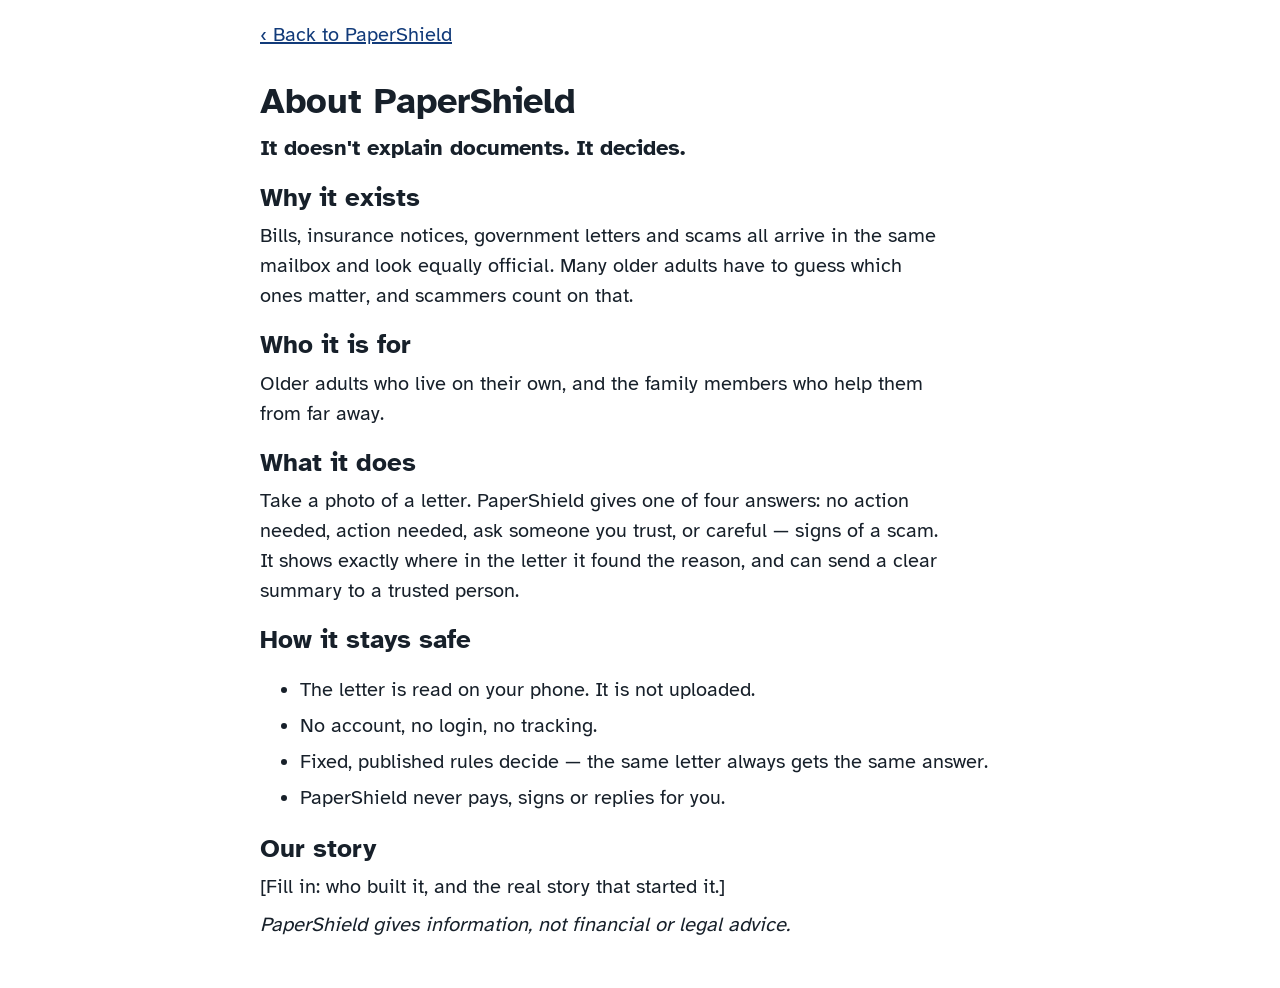
==== about.html @ 8ead5764 "First version of PaperShield" ====
<!doctype html><html lang="en"><head><meta charset="utf-8"><meta name="viewport" content="width=device-width, initial-scale=1, viewport-fit=cover"><meta http-equiv="Content-Security-Policy" content="default-src 'self'; img-src 'self' data:; style-src 'self'; font-src 'self'; object-src 'none'; base-uri 'none'; form-action 'none'"><meta name="referrer" content="no-referrer"><link rel="stylesheet" href="css/app.css"><link rel="icon" href="assets/icon.svg"><title>PaperShield — About</title></head><body><main class="doc">
<a class="back-link" href="index.html">‹ Back to PaperShield</a>
<h1>About PaperShield</h1>
<p class="lead"><strong>It doesn't explain documents. It decides.</strong></p>
<h2>Why it exists</h2>
<p>Bills, insurance notices, government letters and scams all arrive in the same mailbox and look equally official. Many older adults have to guess which ones matter, and scammers count on that.</p>
<h2>Who it is for</h2>
<p>Older adults who live on their own, and the family members who help them from far away.</p>
<h2>What it does</h2>
<p>Take a photo of a letter. PaperShield gives one of four answers: no action needed, action needed, ask someone you trust, or careful — signs of a scam. It shows exactly where in the letter it found the reason, and can send a clear summary to a trusted person.</p>
<h2>How it stays safe</h2>
<ul><li>The letter is read on your phone. It is not uploaded.</li><li>No account, no login, no tracking.</li><li>Fixed, published rules decide — the same letter always gets the same answer.</li><li>PaperShield never pays, signs or replies for you.</li></ul>
<h2>Our story</h2>
<p>[Fill in: who built it, and the real story that started it.]</p>
<p><em>PaperShield gives information, not financial or legal advice.</em></p>
</main></body></html>
---- css/app.css ----
/* PaperShield — one typeface (Atkinson Hyperlegible, made for low vision), postal navy, outcome shown as a stamp. */
@font-face { font-family: 'Atkinson'; src: url('../vendor/fonts/atkinson-hyperlegible-latin-400-normal.woff2') format('woff2'); font-weight: 400; font-display: swap; }
@font-face { font-family: 'Atkinson'; src: url('../vendor/fonts/atkinson-hyperlegible-latin-700-normal.woff2') format('woff2'); font-weight: 700; font-display: swap; }

:root {
  --paper: #ffffff; --ink: #17202a; --muted: #4a5563; --line: #c9d2de; --panel: #eef3fb;
  --brand: #123b7a; --brand-ink: #ffffff; --focus: #1f6fff;
  --o-none: #15703f; --o-action: #8f5300; --o-help: #5b3a9e; --o-scam: #b42318; --o-cantRead: #4a5563; --o-notSure: #5b3a9e;
  --base: 20px; --radius-btn: 14px; --tap: 56px; --bright: 1;
  color-scheme: light dark;
}
@media (prefers-color-scheme: dark) {
  body[data-theme="system"] { --paper: #0f1720; --ink: #eef2f7; --muted: #b6c0cc; --line: #34404e; --panel: #182433; --brand: #8fb4ff; --brand-ink: #0b1220;
    --o-none: #5fd29a; --o-action: #f2b35a; --o-help: #c4a8ff; --o-scam: #ff8a7f; --o-cantRead: #b6c0cc; --o-notSure: #c4a8ff; }
}
body[data-theme="dark"] { --paper: #0f1720; --ink: #eef2f7; --muted: #b6c0cc; --line: #34404e; --panel: #182433; --brand: #8fb4ff; --brand-ink: #0b1220;
  --o-none: #5fd29a; --o-action: #f2b35a; --o-help: #c4a8ff; --o-scam: #ff8a7f; --o-cantRead: #b6c0cc; --o-notSure: #c4a8ff; }
body[data-theme="light"] { color-scheme: light; }

/* ACC-02 profiles */
body[data-profile="large"] { --base: 24px; --tap: 64px; }
body[data-profile="lowvision"] { --base: 28px; --tap: 72px; --muted: var(--ink); --line: var(--ink); }
body[data-profile="contrast"] { --paper: #ffffff; --ink: #000000; --muted: #000000; --line: #000000; --panel: #ffffff; --brand: #000000; --brand-ink: #ffffff;
  --o-none: #005a1f; --o-action: #6b3c00; --o-help: #3d1f7a; --o-scam: #9a0000; }
body[data-profile="colorblind"] { --o-none: #0b5cad; --o-action: #b35a00; --o-help: #6a3d9a; --o-scam: #000000; }
body[data-profile="hearing"] { --base: 21px; }
body.invert { filter: invert(1) hue-rotate(180deg) brightness(var(--bright)); }
body:not(.invert) { filter: brightness(var(--bright)); }

* { box-sizing: border-box; }
html { font-size: var(--base); -webkit-text-size-adjust: 100%; height: 100%; scroll-padding-top: env(safe-area-inset-top, 0px); }
@supports (font: -apple-system-body) { html { font: -apple-system-body; font-size: max(var(--base), 1em); } } /* ACC-15 dynamic type on iOS */
:root { padding-top: env(safe-area-inset-top, 0px); padding-bottom: env(safe-area-inset-bottom, 0px); }
body { margin: 0; background: var(--paper); color: var(--ink); font-family: 'Atkinson', 'Atkinson Hyperlegible', Verdana, Tahoma, sans-serif; line-height: 1.5; min-height: 100%; }
main { max-width: 40rem; margin: 0 auto; padding: 0.75rem 1rem 9rem; }
body:not(.one-hand) main { padding-bottom: 2rem; }
h1, h2, h3, h4 { line-height: 1.2; margin: 0.9rem 0 0.4rem; }
h1 { font-size: 1.6rem; } h2 { font-size: 1.3rem; } h3 { font-size: 1.1rem; } h4 { font-size: 1rem; }
p { margin: 0.4rem 0; max-width: 34em; }
a { color: var(--brand); }
.sr { position: absolute; width: 1px; height: 1px; overflow: hidden; clip: rect(0 0 0 0); white-space: nowrap; }
:focus-visible { outline: 4px solid var(--focus); outline-offset: 3px; border-radius: 6px; }
[tabindex="-1"]:focus { outline: none; }
.muted { color: var(--muted); }
.lead { font-size: 1.1rem; }

/* buttons */
.btn { display: inline-flex; align-items: center; justify-content: center; gap: 0.4rem; min-height: var(--tap); padding: 0.5rem 1.1rem; font: inherit; font-weight: 700;
  color: var(--ink); background: var(--paper); border: 2px solid var(--ink); border-radius: var(--radius-btn); cursor: pointer; text-decoration: none; text-align: center; }
.btn.primary { background: var(--brand); color: var(--brand-ink); border-color: var(--brand); }
.btn.ghost { border-color: var(--line); }
.btn.small { min-height: 44px; padding: 0.3rem 0.8rem; font-size: 0.9rem; }
.btn.big { width: 100%; min-height: calc(var(--tap) + 8px); font-size: 1.1rem; }
.btn.danger { border-color: var(--o-scam); color: var(--o-scam); }
.btn[aria-pressed="true"] { background: var(--panel); outline: 3px solid var(--brand); }
.btn:disabled { opacity: 0.45; }
.link { background: none; border: 0; color: var(--brand); font: inherit; text-decoration: underline; padding: 0.6rem 0.3rem; min-height: 44px; cursor: pointer; }
.row { display: flex; gap: 0.6rem; align-items: center; } .row.wrap { flex-wrap: wrap; } .row > .btn { flex: 1 1 auto; }
.stack { display: flex; flex-direction: column; gap: 0.6rem; margin: 0.8rem 0; list-style: none; padding: 0; }
.grid2 { display: grid; grid-template-columns: 1fr 1fr; gap: 0.6rem; }
.chips { display: flex; flex-wrap: wrap; gap: 0.5rem; }
.chip { font: inherit; font-size: 0.95rem; min-height: 48px; padding: 0.3rem 0.9rem; border: 2px solid var(--line); border-radius: 999px; background: var(--panel); color: var(--ink); cursor: pointer; }
.chip.ev { border-color: var(--brand); }

/* header */
.bar { display: flex; align-items: center; gap: 0.6rem; border-bottom: 2px solid var(--line); padding-bottom: 0.4rem; position: sticky; top: env(safe-area-inset-top, 0px); background: var(--paper); z-index: 5; }
.bar-title { font-size: 1.15rem; margin: 0.4rem 0; flex: 1; }
.back { min-height: 48px; padding: 0.2rem 0.7rem; }
.home-head { display: flex; justify-content: space-between; align-items: center; }
.brand { display: flex; align-items: center; gap: 0.5rem; font-weight: 700; font-size: 1.1rem; }
.shield-mark { width: 4.5rem; height: 5.2rem; background: var(--brand); clip-path: path('M36 0 L72 12 V44 C72 68 52 82 36 90 C20 82 0 68 0 44 V12 Z'); }
.shield-mark.small { width: 1.6rem; height: 1.9rem; clip-path: polygon(50% 0, 100% 14%, 100% 50%, 50% 100%, 0 50%, 0 14%); }
.greet { font-size: 1.9rem; margin-top: 1.2rem; }

/* home */
.today { border-left: 6px solid var(--brand); padding: 0.2rem 0 0.2rem 0.9rem; margin: 0.6rem 0 1rem; }
.today-list { list-style: none; padding: 0; margin: 0; }
.today-item { display: grid; grid-template-columns: 2rem 1fr auto; gap: 0.6rem; align-items: center; padding: 0.6rem 0; border-bottom: 1px solid var(--line); }
.today-item p { margin: 0; }
.b-icon { font-size: 1.4rem; }
.encourage { font-weight: 700; color: var(--o-none); }
.panic { width: 100%; text-align: left; font: inherit; font-weight: 700; color: var(--o-scam); background: var(--paper); border: 2px dashed var(--o-scam); border-radius: var(--radius-btn); min-height: var(--tap); padding: 0.7rem 1rem; cursor: pointer; }
.small-h { font-size: 1rem; color: var(--muted); }
.links { display: flex; flex-wrap: wrap; gap: 0.2rem 0.8rem; margin: 1rem 0; }
.dock { margin-top: 1.2rem; }
body.one-hand .dock { position: fixed; left: 0; right: 0; bottom: 0; padding: 0.7rem 1rem calc(0.7rem + env(safe-area-inset-bottom, 0px)); background: var(--paper); border-top: 2px solid var(--line); z-index: 6; }
body.one-hand .dock > * { max-width: 40rem; margin-left: auto; margin-right: auto; }
.camera-btn { display: grid; grid-template-columns: auto 1fr; grid-template-rows: auto auto; column-gap: 1rem; align-items: center; width: 100%; min-height: 6.5rem; padding: 0.8rem 1.2rem;
  background: var(--brand); color: var(--brand-ink); border: 0; border-radius: 22px; font: inherit; text-align: left; cursor: pointer; }
.cam-lens { grid-row: 1 / span 2; width: 3.6rem; height: 3.6rem; border-radius: 50%; border: 6px solid var(--brand-ink); box-shadow: inset 0 0 0 6px var(--brand); background: var(--brand-ink); }
.cam-label { font-size: 1.45rem; font-weight: 700; } .cam-sub { font-size: 0.95rem; opacity: 0.9; }
.dock-row { display: flex; gap: 0.5rem; margin-top: 0.5rem; } .dock-row > * { flex: 1; font-size: 0.9rem; }
.file { position: relative; }

/* onboarding */
.onboard { padding-top: 1rem; } .onboard .shield-mark { margin: 1rem 0; }
.field { display: flex; flex-direction: column; gap: 0.3rem; margin: 0.8rem 0; font-weight: 700; }
input[type=text], input[type=tel], input[type=number], select { font: inherit; font-weight: 400; min-height: var(--tap); padding: 0.4rem 0.7rem; border: 2px solid var(--ink); border-radius: 10px; background: var(--paper); color: var(--ink); }
input[type=range] { width: 100%; min-height: 44px; }
.check, .radio { display: flex; align-items: center; gap: 0.6rem; min-height: 48px; }
.check input, .radio input { width: 1.6rem; height: 1.6rem; accent-color: var(--brand); }
fieldset { border: 2px solid var(--line); border-radius: 12px; margin: 0.8rem 0; }
.yesno { margin: 0.8rem 0; } .yesno .q { font-weight: 700; }

/* camera */
.cam-wrap { position: relative; background: #000; border-radius: 16px; overflow: hidden; margin-top: 0.6rem; }
.cam-video { width: 100%; display: block; max-height: 62vh; object-fit: cover; }
.frame { position: absolute; inset: 6%; border: 4px dashed rgba(255,255,255,0.85); border-radius: 12px; }
.cam-hint { position: absolute; left: 0; right: 0; bottom: 0; margin: 0; max-width: none; padding: 0.8rem; background: rgba(0,0,0,0.75); color: #fff; font-size: 1.2rem; font-weight: 700; text-align: center; }
.cam-controls { display: grid; grid-template-columns: 1fr auto 1fr; align-items: center; gap: 0.6rem; margin-top: 0.8rem; }
.shutter { width: 5rem; height: 5rem; border-radius: 50%; border: 6px solid var(--brand); background: var(--paper); cursor: pointer; }
.pagecount { font-weight: 700; }
.crop-wrap { overflow: auto; } .crop-canvas { touch-action: none; display: block; max-width: 100%; }
.thumbs { display: flex; gap: 0.5rem; overflow-x: auto; margin: 0.8rem 0; } .thumbs img { height: 9rem; border: 2px solid var(--line); border-radius: 8px; }
.sticky-actions { position: sticky; bottom: 0; background: var(--paper); padding: 0.6rem 0; }

/* progress */
.progress { text-align: left; padding-top: 2rem; }
.spinner { width: 3.5rem; height: 3.5rem; border-radius: 50%; border: 6px solid var(--line); border-top-color: var(--brand); animation: spin 1s linear infinite; }
@keyframes spin { to { transform: rotate(360deg); } }
.progress-steps { font-size: 1.1rem; } .progress-steps li.done { color: var(--o-none); font-weight: 700; }

/* RESULT — the stamp is the one bold element */
.sample-badge { display: inline-block; margin-top: 0.6rem; padding: 0.2rem 0.7rem; border: 2px dashed var(--muted); border-radius: 8px; font-weight: 700; color: var(--muted); }
.outcome { --c: var(--o-none); display: grid; grid-template-columns: auto 1fr; align-items: center; column-gap: 0.9rem; margin: 1rem 0.2rem 0.4rem;
  padding: 0.9rem 1.1rem; border: 5px double var(--c); border-radius: 10px; color: var(--c); transform: rotate(-1.2deg); animation: stamp 0.35s ease-out both; }
.o-icon { grid-row: 1 / span 2; display: grid; place-items: center; width: 3.4rem; height: 3.4rem; border-radius: 50%; background: var(--c); color: var(--paper); font-size: 1.9rem; font-weight: 700; }
.o-word { font-size: 1.55rem; font-weight: 700; letter-spacing: 0.01em; }
.o-band { font-weight: 700; color: var(--ink); }
.o-none { --c: var(--o-none); } .o-action { --c: var(--o-action); } .o-help { --c: var(--o-help); } .o-scam { --c: var(--o-scam); } .o-cantRead { --c: var(--o-cantRead); } .o-notSure { --c: var(--o-notSure); }
@keyframes stamp { from { transform: rotate(-6deg) scale(1.15); opacity: 0; } to { transform: rotate(-1.2deg) scale(1); opacity: 1; } }
@media (prefers-reduced-motion: reduce) { .outcome, .spinner { animation: none; } * { scroll-behavior: auto !important; } }
.opening { font-size: 1.1rem; }
.headline { font-size: 1.85rem; margin: 0.6rem 0 0.8rem; }
.scam-count { font-size: 1.2rem; font-weight: 700; color: var(--o-scam); }
.verify, .notsure { border-left: 5px solid var(--o-help); padding-left: 0.8rem; }
.ignore { font-size: 1.05rem; }
.playback, .steps-card, .why, .notread, .belongs, .grounded, .understand, .actions, .teach, .dont, .four, .reminder, .type-confirm, .card {
  margin: 1rem 0; padding: 0.9rem 1rem; border: 2px solid var(--line); border-radius: 14px; }
.playback { background: var(--panel); border-color: var(--panel); } .playback .row { margin: 0.3rem 0; }
.ask-rest { display: flex; gap: 0.5rem; align-items: center; font-weight: 700; }
.dont { border-color: var(--o-scam); } .dont ul { list-style: none; padding: 0; font-weight: 700; } .dont li { padding: 0.25rem 0; }
.teach { border-style: dashed; }
.steps-card ol { font-size: 1.1rem; padding-left: 1.4rem; } .steps-card li { margin: 0.35rem 0; }
.four { padding: 0; } .q { border-bottom: 2px solid var(--line); } .q:last-child { border-bottom: 0; }
.q > summary { cursor: pointer; font-weight: 700; font-size: 1.15rem; padding: 0.8rem 1rem; min-height: var(--tap); list-style-position: inside; }
.q > :not(summary) { padding: 0 1rem 0.8rem; }
.why ul { padding-left: 1.2rem; } .checks { list-style: none; padding: 0; } .checks .found { color: var(--o-scam); font-weight: 700; }
.conf { display: grid; grid-template-columns: auto 1fr; gap: 0.3rem 1rem; } .conf dt { font-weight: 700; } .conf dd { margin: 0; }
.c-clear { color: var(--o-none); } .c-review { color: var(--o-action); font-weight: 700; } .c-cantTell { color: var(--o-scam); font-weight: 700; } .c-none { color: var(--muted); }
.answer, .level-out { font-size: 1.15rem; font-weight: 700; margin-top: 0.6rem; } .level-label { color: var(--muted); font-size: 0.95rem; }
.timeline { padding: 0.4rem 0; } .tl-line { height: 14px; background: var(--panel); border-radius: 7px; overflow: hidden; border: 2px solid var(--line); }
.tl-fill { display: block; height: 100%; background: var(--brand); } .timeline.band-overdue .tl-fill, .timeline.band-urgent .tl-fill { background: var(--o-scam); }
.tl-labels { display: flex; justify-content: space-between; font-size: 0.9rem; font-weight: 700; margin-top: 0.3rem; gap: 0.5rem; }
.trusted-row { display: flex; flex-wrap: wrap; gap: 0.5rem; margin: 0.6rem 0; }
.disclaimer { font-weight: 700; border-top: 2px solid var(--line); padding-top: 0.8rem; margin-top: 1.2rem; }
.privacy-note { font-size: 0.95rem; color: var(--muted); }
.side { display: grid; gap: 1rem; } @media (min-width: 720px) { .side { grid-template-columns: 1fr 1fr; } }
.orig-text { font-family: Georgia, 'Times New Roman', serif; font-size: 0.95rem; line-height: 1.6; background: var(--panel); padding: 0.6rem 0.8rem; border-radius: 10px; max-height: 24rem; overflow: auto; }
.orig-text p { margin: 0.1rem 0; }
.gloss { font: inherit; background: none; border: 0; padding: 0; color: var(--brand); text-decoration: underline dotted 2px; cursor: pointer; }
.definition { font-weight: 700; }
.fix-list li { margin: 0.4rem 0; font-size: 1.1rem; }
.type-line { font-weight: 700; color: var(--o-scam); }
.pill { display: inline-block; padding: 0.15rem 0.6rem; border-radius: 999px; border: 2px solid var(--c); color: var(--c); font-weight: 700; white-space: nowrap; }
.band-overdue { color: var(--o-scam); }

/* evidence */
.ev-wrap { position: relative; overflow: auto; max-height: 70vh; border: 2px solid var(--line); border-radius: 12px; margin-top: 0.6rem; }
.ev-canvas { display: block; touch-action: none; max-width: 100%; }
.lens { position: absolute; width: 260px; height: 120px; border: 4px solid var(--brand); border-radius: 14px; box-shadow: 0 6px 18px rgba(0,0,0,0.35); pointer-events: none; background: #fff; }
.ev-list { list-style: none; padding: 0; } .ev-item { display: flex; gap: 0.6rem; align-items: center; width: 100%; text-align: left; font: inherit; padding: 0.6rem; min-height: var(--tap); border: 2px solid var(--line); border-radius: 10px; background: var(--paper); color: var(--ink); margin: 0.3rem 0; cursor: pointer; }
.ev-dot { flex: none; width: 1rem; height: 1rem; border-radius: 50%; }

/* panic */
.panic-screen .huge { font-size: 2.6rem; font-weight: 700; color: var(--o-scam); }

/* tables, glossary */
.scroll-x { overflow-x: auto; } .rules { border-collapse: collapse; width: 100%; } .rules td { border-bottom: 1px solid var(--line); padding: 0.5rem; vertical-align: top; }
.gloss-list dt { font-weight: 700; margin-top: 0.6rem; } .gloss-list dd { margin: 0 0 0.4rem; }
.diagram { width: 100%; height: auto; margin-top: 0.6rem; }
.person { display: flex; justify-content: space-between; gap: 0.5rem; align-items: center; border-bottom: 1px solid var(--line); }

/* dialog, toast, flash */
.dialog { border: 3px solid var(--ink); border-radius: 16px; padding: 1.2rem; max-width: min(34rem, 92vw); background: var(--paper); color: var(--ink); }
.dialog::backdrop { background: rgba(0,0,0,0.55); }
.dlg-msg { font-size: 1.15rem; font-weight: 700; }
.preview { white-space: pre-wrap; font-family: inherit; font-size: 0.9rem; background: var(--panel); padding: 0.7rem; border-radius: 10px; max-height: 40vh; overflow: auto; }
#toast { position: fixed; left: 1rem; right: 1rem; bottom: calc(10rem + env(safe-area-inset-bottom, 0px)); max-width: 36rem; margin: 0 auto; display: flex; gap: 0.8rem; align-items: center; justify-content: space-between;
  padding: 0.8rem 1rem; background: var(--ink); color: var(--paper); border-radius: 12px; font-weight: 700; z-index: 20; }
#toast .btn { background: var(--paper); }
#toast[hidden] { display: none; }
.flash { position: fixed; inset: 0; z-index: 50; pointer-events: none; animation: flash 0.9s ease-out; }
.flash.scam { background: var(--o-scam); } .flash.due { background: var(--o-action); }
@keyframes flash { 0%, 40% { opacity: 0.7; } 100% { opacity: 0; } }
#print { display: none; }

@media print { /* ACC-19 large print */
  body * { visibility: hidden; } #print, #print * { visibility: visible; }
  #print { display: block; position: absolute; inset: 0; font-size: 28pt; line-height: 1.4; color: #000; filter: none; }
  #print h1 { font-size: 40pt; } #print .p-head { font-size: 34pt; font-weight: 700; }
}

/* static pages */
.doc { max-width: 40rem; margin: 0 auto; padding: 1rem 1rem 3rem; }
.doc h1 { font-size: 1.8rem; } .doc li { margin: 0.3rem 0; } .doc .back-link { display: inline-block; margin-bottom: 0.6rem; }
.doc table { border-collapse: collapse; width: 100%; } .doc td, .doc th { border-bottom: 1px solid var(--line); padding: 0.4rem; text-align: left; vertical-align: top; }

/* landing (DEM-06) */
.land section { margin: 2.2rem 0; }
.land .hero h1 { font-size: 2.3rem; margin-top: 1.4rem; }
.ba { display: grid; gap: 1rem; } @media (min-width: 720px) { .ba { grid-template-columns: 1fr 1fr; } }
.ba figure { margin: 0; } .ba figcaption { font-weight: 700; margin-bottom: 0.4rem; }
.dense { font-family: Georgia, serif; font-size: 0.72rem; line-height: 1.25; text-align: justify; background: var(--panel); padding: 0.8rem; border-radius: 10px; color: var(--muted); }
.story { counter-reset: s; list-style: none; padding: 0; } .story li { counter-increment: s; padding: 0.6rem 0 0.6rem 3rem; position: relative; border-bottom: 1px solid var(--line); }
.story li::before { content: counter(s); position: absolute; left: 0; top: 0.5rem; width: 2.2rem; height: 2.2rem; border-radius: 50%; background: var(--brand); color: var(--brand-ink); display: grid; place-items: center; font-weight: 700; }
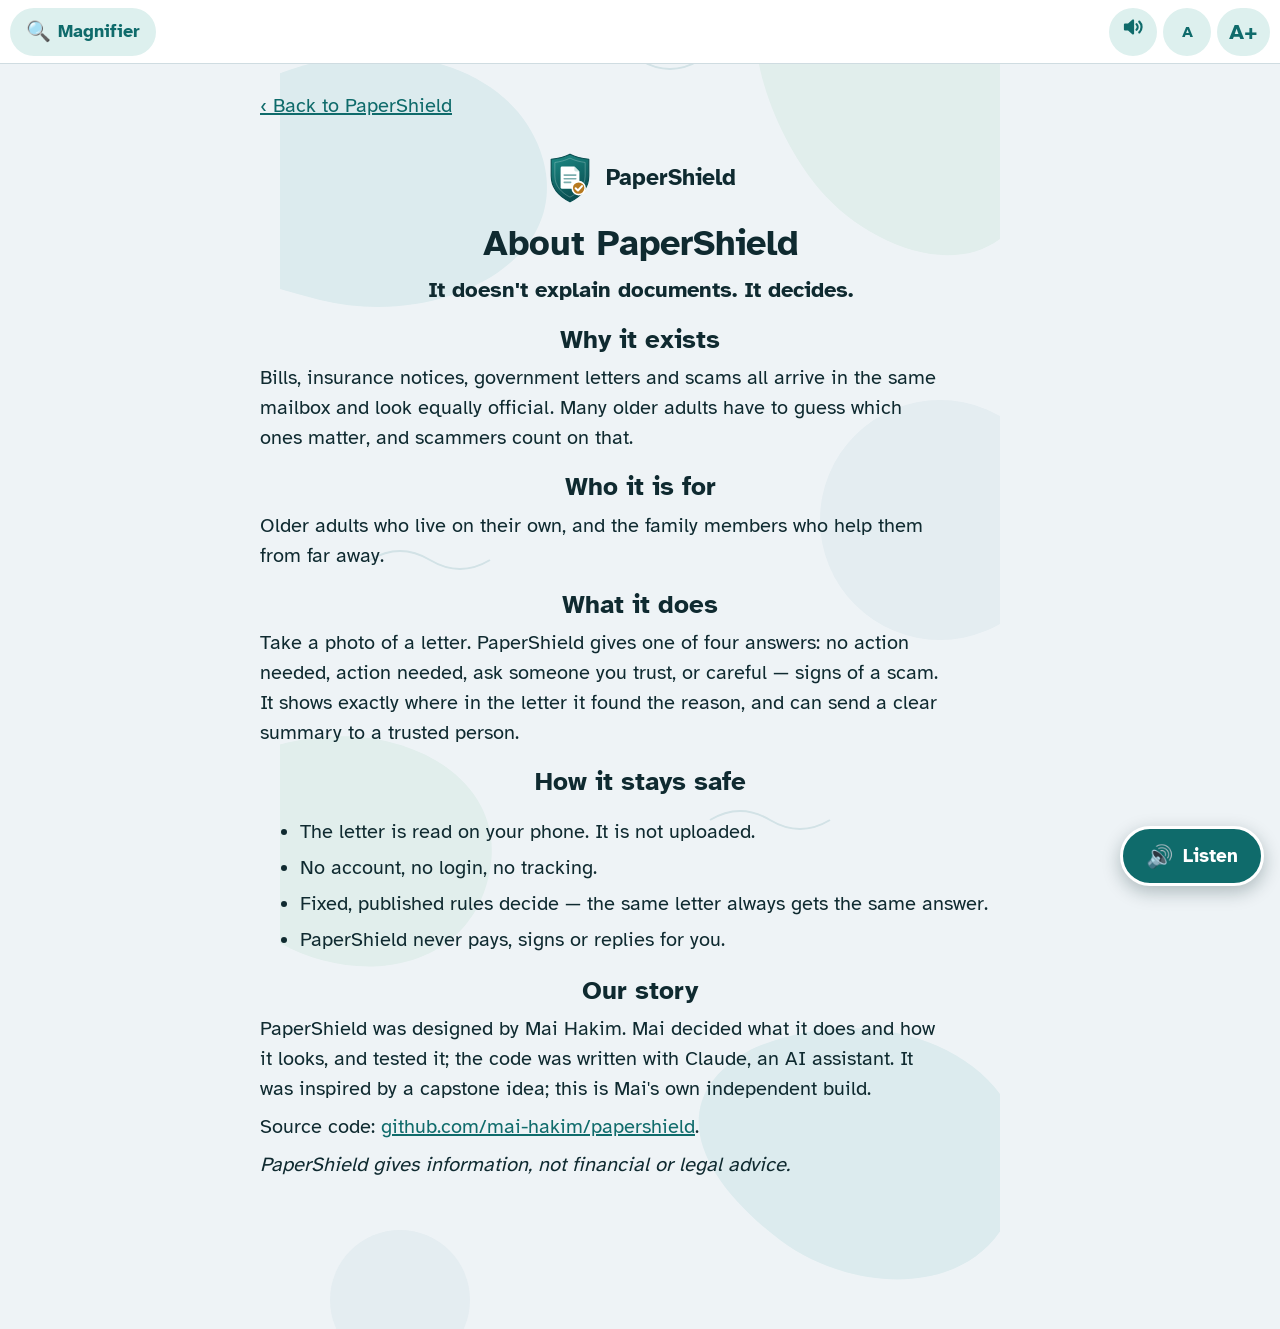
==== commit 1d0b4fcb: "PaperShield stage 1 + 2: new logo and design, letter summary, See the letter, speed slider, mute, 4-" ====
--- a/about.html
+++ b/about.html
@@ -1,5 +1,7 @@
-<!doctype html><html lang="en"><head><meta charset="utf-8"><meta name="viewport" content="width=device-width, initial-scale=1, viewport-fit=cover"><meta http-equiv="Content-Security-Policy" content="default-src 'self'; img-src 'self' data:; style-src 'self'; font-src 'self'; object-src 'none'; base-uri 'none'; form-action 'none'"><meta name="referrer" content="no-referrer"><link rel="stylesheet" href="css/app.css"><link rel="icon" href="assets/icon.svg"><title>PaperShield — About</title></head><body><main class="doc">
+<!doctype html><html lang="en"><head><meta charset="utf-8"><meta name="viewport" content="width=device-width, initial-scale=1, viewport-fit=cover"><meta http-equiv="Content-Security-Policy" content="default-src 'self'; script-src 'self'; img-src 'self' data:; style-src 'self'; font-src 'self'; object-src 'none'; base-uri 'none'; form-action 'none'"><meta name="referrer" content="no-referrer"><meta name="theme-color" content="#0F6B6B"><link rel="stylesheet" href="css/app.css"><link rel="icon" href="assets/icon.svg"><title>PaperShield — About</title></head><body><main class="doc" id="main">
 <a class="back-link" href="index.html">‹ Back to PaperShield</a>
+<div class="brand"><span data-logo="2.6rem"></span><span>PaperShield</span></div>
+
 <h1>About PaperShield</h1>
 <p class="lead"><strong>It doesn't explain documents. It decides.</strong></p>
 <h2>Why it exists</h2>
@@ -11,6 +13,10 @@
 <h2>How it stays safe</h2>
 <ul><li>The letter is read on your phone. It is not uploaded.</li><li>No account, no login, no tracking.</li><li>Fixed, published rules decide — the same letter always gets the same answer.</li><li>PaperShield never pays, signs or replies for you.</li></ul>
 <h2>Our story</h2>
-<p>[Fill in: who built it, and the real story that started it.]</p>
+<p>PaperShield was designed by Mai Hakim. Mai decided what it does and how it looks, and tested it; the code was written with Claude, an AI assistant. It was inspired by a capstone idea; this is Mai's own independent build.</p>
+<p>Source code: <a href="https://github.com/mai-hakim/papershield" rel="noopener noreferrer">github.com/mai-hakim/papershield</a>.</p>
 <p><em>PaperShield gives information, not financial or legal advice.</em></p>
-</main></body></html>
+</main>
+<div id="live" class="sr" role="status" aria-live="polite"></div><div id="toast" role="status" hidden></div>
+<script src="js/i18n.js"></script><script src="js/i18n-extra.js"></script><script src="js/core.js"></script><script src="js/ui.js"></script><script src="js/static.js"></script>
+</body></html>
--- a/css/app.css
+++ b/css/app.css
@@ -3,18 +3,20 @@
 @font-face { font-family: 'Atkinson'; src: url('../vendor/fonts/atkinson-hyperlegible-latin-700-normal.woff2') format('woff2'); font-weight: 700; font-display: swap; }
 
 :root {
-  --paper: #ffffff; --ink: #17202a; --muted: #4a5563; --line: #c9d2de; --panel: #eef3fb;
-  --brand: #123b7a; --brand-ink: #ffffff; --focus: #1f6fff;
-  --o-none: #15703f; --o-action: #8f5300; --o-help: #5b3a9e; --o-scam: #b42318; --o-cantRead: #4a5563; --o-notSure: #5b3a9e;
-  --base: 20px; --radius-btn: 14px; --tap: 56px; --bright: 1;
+  --paper: #EEF3F6; --card: #FFFFFF; --ink: #0F2A30; --muted: #3F565C; --line: #CFDCE1; --panel: #E2EBEF;
+  --brand: #0F6B6B; --brand-ink: #FFFFFF; --brand-soft: #DDF0EE; --focus: #1A5FD0; --brand-hi: #1D8C86; --brand-deep: #0A4F52; --accent: #B7791F;
+  --o-none: #1C6E40; --o-action: #9A4A00; --o-help: #6A3FA0; --o-scam: #B42318; --o-cantRead: #3F565C; --o-notSure: #6A3FA0;
+  --lamp-off: #2E3E44; --housing: #1B2A2F;
+  --base: 20px; --scale: 1; --radius-btn: 14px; --radius-card: 18px; --tap: 56px; --bright: 1; --tools-h: 3.6rem;
+  --bg-art: url('../assets/bg.svg');
   color-scheme: light dark;
 }
 @media (prefers-color-scheme: dark) {
-  body[data-theme="system"] { --paper: #0f1720; --ink: #eef2f7; --muted: #b6c0cc; --line: #34404e; --panel: #182433; --brand: #8fb4ff; --brand-ink: #0b1220;
-    --o-none: #5fd29a; --o-action: #f2b35a; --o-help: #c4a8ff; --o-scam: #ff8a7f; --o-cantRead: #b6c0cc; --o-notSure: #c4a8ff; }
+  body[data-theme="system"] { --paper: #0C1A1E; --card: #142629; --ink: #E6F0F2; --muted: #A9BEC4; --line: #2B4248; --panel: #1B3035; --brand: #5CC4BE; --brand-ink: #062023; --brand-soft: #173A3B;
+    --o-none: #6FD69C; --o-action: #F2A85A; --o-help: #C9A8FF; --o-scam: #FF8A7F; --o-cantRead: #A9BEC4; --o-notSure: #C9A8FF; --lamp-off: #23353A; --housing: #07141A; --bg-art: url('../assets/bg-dark.svg'); }
 }
-body[data-theme="dark"] { --paper: #0f1720; --ink: #eef2f7; --muted: #b6c0cc; --line: #34404e; --panel: #182433; --brand: #8fb4ff; --brand-ink: #0b1220;
-  --o-none: #5fd29a; --o-action: #f2b35a; --o-help: #c4a8ff; --o-scam: #ff8a7f; --o-cantRead: #b6c0cc; --o-notSure: #c4a8ff; }
+body[data-theme="dark"] { --paper: #0C1A1E; --card: #142629; --ink: #E6F0F2; --muted: #A9BEC4; --line: #2B4248; --panel: #1B3035; --brand: #5CC4BE; --brand-ink: #062023; --brand-soft: #173A3B;
+  --o-none: #6FD69C; --o-action: #F2A85A; --o-help: #C9A8FF; --o-scam: #FF8A7F; --o-cantRead: #A9BEC4; --o-notSure: #C9A8FF; --lamp-off: #23353A; --housing: #07141A; --bg-art: url('../assets/bg-dark.svg'); }
 body[data-theme="light"] { color-scheme: light; }
 
 /* ACC-02 profiles */
@@ -24,14 +26,15 @@
   --o-none: #005a1f; --o-action: #6b3c00; --o-help: #3d1f7a; --o-scam: #9a0000; }
 body[data-profile="colorblind"] { --o-none: #0b5cad; --o-action: #b35a00; --o-help: #6a3d9a; --o-scam: #000000; }
 body[data-profile="hearing"] { --base: 21px; }
-body.invert { filter: invert(1) hue-rotate(180deg) brightness(var(--bright)); }
-body:not(.invert) { filter: brightness(var(--bright)); }
+/* Filters go on <html>, not <body>: a filter on <body> pushes fixed bars (camera, tools) off the screen. */
+html.invert { filter: invert(1) hue-rotate(180deg) brightness(var(--bright)); }
+html.dim:not(.invert) { filter: brightness(var(--bright)); }
 
 * { box-sizing: border-box; }
-html { font-size: var(--base); -webkit-text-size-adjust: 100%; height: 100%; scroll-padding-top: env(safe-area-inset-top, 0px); }
-@supports (font: -apple-system-body) { html { font: -apple-system-body; font-size: max(var(--base), 1em); } } /* ACC-15 dynamic type on iOS */
+html { font-size: calc(var(--base) * var(--scale)); -webkit-text-size-adjust: 100%; height: 100%; scroll-padding-top: env(safe-area-inset-top, 0px); }
+@supports (font: -apple-system-body) { html { font: -apple-system-body; font-size: max(calc(var(--base) * var(--scale)), 1em); } } /* ACC-15 dynamic type on iOS */
 :root { padding-top: env(safe-area-inset-top, 0px); padding-bottom: env(safe-area-inset-bottom, 0px); }
-body { margin: 0; background: var(--paper); color: var(--ink); font-family: 'Atkinson', 'Atkinson Hyperlegible', Verdana, Tahoma, sans-serif; line-height: 1.5; min-height: 100%; }
+body { margin: 0; background: var(--paper) var(--bg-art) center top / 720px auto repeat-y; color: var(--ink); font-family: 'Atkinson', 'Atkinson Hyperlegible', Verdana, Tahoma, sans-serif; line-height: 1.5; min-height: 100%; }
 main { max-width: 40rem; margin: 0 auto; padding: 0.75rem 1rem 9rem; }
 body:not(.one-hand) main { padding-bottom: 2rem; }
 h1, h2, h3, h4 { line-height: 1.2; margin: 0.9rem 0 0.4rem; }
@@ -214,3 +217,231 @@
 .dense { font-family: Georgia, serif; font-size: 0.72rem; line-height: 1.25; text-align: justify; background: var(--panel); padding: 0.8rem; border-radius: 10px; color: var(--muted); }
 .story { counter-reset: s; list-style: none; padding: 0; } .story li { counter-increment: s; padding: 0.6rem 0 0.6rem 3rem; position: relative; border-bottom: 1px solid var(--line); }
 .story li::before { content: counter(s); position: absolute; left: 0; top: 0.5rem; width: 2.2rem; height: 2.2rem; border-radius: 50%; background: var(--brand); color: var(--brand-ink); display: grid; place-items: center; font-weight: 700; }
+
+/* =====================================================================
+   DESIGN C — calm and trusted. Soft blue-grey page, white cards, teal.
+   Headings and short lines centred; long paragraphs stay left for easy reading.
+   ===================================================================== */
+body[data-profile="contrast"] { --bg-art: none; --card: #ffffff; }
+body.has-tools { padding-top: calc(var(--tools-h) + env(safe-area-inset-top, 0px)); }
+body.has-tools main { padding-bottom: 7rem; }
+body.has-tools.one-hand main { padding-bottom: 15rem; }
+
+/* centred headings and short lines */
+h1, h2, h3, .lead, .opening, .headline, .greet, .bar-title, .scam-count, .encourage, .small-h, .progress, .progress h1 { text-align: center; }
+h1, h2, h3, .lead, .opening, .headline { margin-left: auto; margin-right: auto; }
+.progress-steps { display: inline-block; text-align: left; }
+.progress .spinner { margin: 0 auto 0.6rem; }
+.today h2, .card h2, .card h3 { text-align: center; }
+.sample-badge { display: block; width: fit-content; margin: 0.8rem auto 0; }
+
+/* cards: white, soft, rounded */
+.card, .playback, .steps-card, .why, .notread, .belongs, .grounded, .understand, .actions, .teach, .dont, .four, .reminder, .type-confirm, .today, fieldset, .orig-text {
+  background: var(--card); border: 1px solid var(--line); border-radius: var(--radius-card); }
+.today { border-left: 1px solid var(--line); padding: 0.6rem 1rem; }
+.playback { background: var(--brand-soft); border-color: transparent; }
+.dont { border: 2px solid var(--o-scam); }
+.teach { border-style: dashed; }
+
+/* buttons */
+.btn { background: var(--card); color: var(--brand); border: 2px solid var(--line); border-radius: var(--radius-btn); }
+.btn.primary { background: var(--brand); color: var(--brand-ink); border-color: var(--brand); }
+.btn.ghost { background: var(--card); color: var(--brand); border-color: var(--line); }
+.btn:hover { border-color: var(--brand); }
+.chip { background: var(--card); border: 1.5px solid var(--line); color: var(--ink); }
+.chip:hover, .chip:focus-visible { border-color: var(--brand); }
+.panic { background: var(--card); text-align: center; }
+.camera-btn { background: var(--brand); border-radius: 24px; }
+.cam-lens { box-shadow: inset 0 0 0 6px var(--brand); }
+.links { justify-content: center; }
+input[type=text], input[type=tel], input[type=number], select { background: var(--card); border: 2px solid var(--line); border-radius: 12px; }
+input:focus-visible, select:focus-visible { border-color: var(--brand); }
+body.one-hand .dock { background: color-mix(in srgb, var(--paper) 92%, transparent); border-top: 1px solid var(--line); backdrop-filter: blur(6px); }
+
+/* header bar: title centred between back and an empty slot */
+.bar { display: grid; grid-template-columns: minmax(0, 1fr) auto minmax(0, 1fr); column-gap: 0.4rem; background: color-mix(in srgb, var(--paper) 94%, transparent); border-bottom: 1px solid var(--line);
+  padding-top: 0.2rem; }
+body.has-tools .bar { top: calc(var(--tools-h) + env(safe-area-inset-top, 0px)); }
+.bar > :first-child { justify-self: start; } .bar::after { content: ''; }
+.bar-title { overflow-wrap: anywhere; }
+html, body { overflow-x: clip; }
+main, .card, .outcome { min-width: 0; overflow-wrap: anywhere; }
+.home-head { padding: 0.4rem 0; }
+.brand { color: var(--ink); font-size: 1.15rem; }
+
+/* logo */
+.logo { display: inline-block; flex: none; }
+.logo svg { width: 100%; height: 100%; display: block; overflow: visible; }
+.lg-stop1 { stop-color: var(--brand-hi); } .lg-stop2 { stop-color: var(--brand-deep); }
+.lg-shield { stroke: var(--brand-deep); stroke-width: 1.6; stroke-linejoin: round; }
+.lg-rim { fill: none; stroke: #ffffff; stroke-opacity: 0.28; stroke-width: 1.2; }
+.lg-page { fill: #ffffff; } .lg-fold { fill: #CFE6E3; }
+.lg-lines { fill: none; stroke: #0F6B6B; stroke-opacity: 0.55; stroke-width: 2.2; stroke-linecap: round; }
+.lg-badge { fill: var(--accent); stroke: #ffffff; stroke-width: 2.2; }
+.lg-check { fill: none; stroke: #ffffff; stroke-width: 2.8; stroke-linecap: round; stroke-linejoin: round; }
+.onboard > p, .onboard > .lead { text-align: center; }
+.onboard .logo { display: block; margin: 0.6rem auto 0.2rem; }
+.logo-anim .lg-shield { fill-opacity: 0; stroke-dasharray: 220; stroke-dashoffset: 220; animation: lgDraw 0.9s ease-out forwards, lgFill 0.5s ease-out 0.75s forwards; }
+.logo-anim .lg-rim { opacity: 0; animation: lgRise 0.5s ease-out 0.9s forwards; }
+.logo-anim .lg-letter { opacity: 0; transform: translateY(7px); transform-box: fill-box; animation: lgRise 0.5s ease-out 1s forwards; }
+.logo-anim .lg-badge { opacity: 0; transform: scale(0.3); transform-origin: 44px 50px; animation: lgPop 0.4s cubic-bezier(.3,1.5,.6,1) 1.35s forwards; }
+.logo-anim .lg-check { stroke-dasharray: 16; stroke-dashoffset: 16; animation: lgDraw 0.4s ease-out 1.65s forwards; }
+@keyframes lgDraw { to { stroke-dashoffset: 0; } }
+@keyframes lgFill { to { fill-opacity: 1; } }
+@keyframes lgRise { to { opacity: 1; transform: none; } }
+@keyframes lgPop { to { opacity: 1; transform: scale(1); } }
+
+/* RESULT: white card, traffic-light signal on top, answer in words below */
+.outcome { --c: var(--o-none); display: flex; flex-direction: column; align-items: center; gap: 0.6rem; text-align: center; margin: 1rem 0 0.6rem;
+  padding: 1.1rem 1rem 1rem; background: var(--card); border: 1px solid var(--line); border-top: 6px solid var(--c); border-radius: var(--radius-card);
+  color: var(--c); transform: none; animation: rise 0.45s ease-out both; }
+.outcome .o-icon { display: inline-grid; width: 2.2rem; height: 2.2rem; font-size: 1.3rem; margin-right: 0.5rem; vertical-align: middle; }
+.o-word { font-size: 1.5rem; display: flex; align-items: center; justify-content: center; flex-wrap: wrap; }
+.o-band { color: var(--ink); background: var(--panel); border-radius: 14px; padding: 0.25rem 0.9rem; max-width: 100%; }
+.outcome.o-none { --c: var(--o-none); } .outcome.o-action { --c: var(--o-action); } .outcome.o-help { --c: var(--o-help); } .outcome.o-scam { --c: var(--o-scam); }
+.outcome.o-cantRead { --c: var(--o-cantRead); } .outcome.o-notSure { --c: var(--o-notSure); }
+.outcome .o-icon { background: var(--c); color: var(--card); }
+@keyframes rise { from { opacity: 0; transform: translateY(10px); } to { opacity: 1; transform: none; } }
+
+.signal { display: flex; gap: 0.55rem; padding: 0.5rem 0.7rem; background: var(--housing); border-radius: 999px; }
+.lamp { width: min(2.3rem, 12vw); height: min(2.3rem, 12vw); border-radius: 50%; background: var(--lamp-off); display: grid; place-items: center; color: #fff; font-weight: 700; font-size: 1.15rem; }
+.lamp.on { box-shadow: 0 0 0 4px color-mix(in srgb, var(--lc) 35%, transparent); transform: scale(1.12); }
+.lamp-scam.on { --lc: #E5372A; background: #E5372A; }
+.lamp-help.on { --lc: #8B5CD6; background: #7B4CC8; }
+.lamp-action.on { --lc: #F08A1C; background: #D9730D; }
+.lamp-none.on { --lc: #2EA866; background: #1F8A50; }
+.lamp.pulse { animation: lampPulse 2s ease-in-out 3; }
+@keyframes lampPulse { 0%, 100% { box-shadow: 0 0 0 4px rgba(229,55,42,0.35); } 50% { box-shadow: 0 0 0 13px rgba(229,55,42,0.55); filter: brightness(1.25); } }
+
+/* always-on tools: magnifier + text size on top, listen at the bottom */
+#tools-top { position: fixed; top: 0; left: 0; right: 0; z-index: 30; display: flex; justify-content: space-between; align-items: center; gap: 0.5rem;
+  height: calc(var(--tools-h) + env(safe-area-inset-top, 0px)); padding: env(safe-area-inset-top, 0px) 0.75rem 0;
+  background: var(--card); border-bottom: 1px solid var(--line); font-size: 18px; }
+.tool { display: inline-flex; align-items: center; gap: 0.4rem; min-height: 48px; min-width: 48px; padding: 0.2rem 0.9rem; font: inherit; font-weight: 700;
+  color: var(--brand); background: var(--brand-soft); border: 2px solid transparent; border-radius: 999px; cursor: pointer; }
+.tool[aria-pressed="true"] { background: var(--brand); color: var(--brand-ink); }
+.tool-group { display: flex; gap: 0.4rem; }
+.tool-a { justify-content: center; padding: 0 0.7rem; } .a-small { font-size: 16px; } .a-big { font-size: 22px; }
+.tool-ic { font-size: 20px; }
+.fab { position: fixed; right: 1rem; bottom: 1rem; z-index: 30; display: inline-flex; align-items: center; gap: 0.5rem; min-height: 60px; padding: 0 1.3rem;
+  font: inherit; font-size: 19px; font-weight: 700; color: var(--brand-ink); background: var(--brand); border: 3px solid var(--card); border-radius: 999px;
+  box-shadow: 0 6px 18px rgba(8, 40, 44, 0.28); cursor: pointer; }
+.fab.on { background: var(--o-scam); }
+.fab-ic { font-size: 22px; }
+
+.mag-lens { position: fixed; z-index: 40; width: 13rem; height: 13rem; border-radius: 50%; border: 5px solid var(--brand); background: var(--paper);
+  box-shadow: 0 10px 30px rgba(8, 40, 44, 0.35), inset 0 0 0 3px var(--card); touch-action: none; cursor: grab; }
+.mag-lens[hidden] { display: none; }
+.mag-lens.dragging { cursor: grabbing; }
+.lens-view { position: absolute; inset: 0; border-radius: 50%; overflow: hidden; background: var(--paper) var(--bg-art) center / 720px auto; }
+.lens-clone { position: absolute; left: 0; top: 0; margin: 0 !important; transform-origin: 0 0; pointer-events: none; }
+.lens-clone .dock { position: static !important; }
+.lens-close { position: absolute; top: -0.4rem; right: -0.4rem; width: 3rem; height: 3rem; border-radius: 50%; border: 3px solid var(--card); background: var(--ink); color: var(--card);
+  font-size: 1.2rem; font-weight: 700; cursor: pointer; }
+
+/* static pages share the same calm look */
+.doc h1 { text-align: center; }
+.doc table, .doc .card { background: var(--card); }
+
+@media (prefers-reduced-motion: reduce) {
+  .logo-anim * { animation: none !important; opacity: 1 !important; transform: none !important; stroke-dashoffset: 0 !important; fill-opacity: 1 !important; }
+  .lamp.pulse, .outcome { animation: none; }
+}
+
+/* =====================================================================
+   STAGE 2 — summary, letter view, speed slider, keep/delete, first-run pictures
+   ===================================================================== */
+.center { text-align: center; margin-left: auto; margin-right: auto; }
+.say { display: flex; align-items: center; justify-content: center; gap: 0.3rem; margin: 0.7rem auto 0; min-height: 44px; padding: 0.3rem 1rem; font: inherit; font-size: 0.95rem; font-weight: 700;
+  color: var(--brand); background: var(--brand-soft); border: 0; border-radius: 999px; cursor: pointer; }
+.say:hover { outline: 2px solid var(--brand); }
+
+/* Letter summary */
+.summary h3 { margin-top: 0.2rem; }
+.sum-list { display: grid; grid-template-columns: minmax(7rem, auto) 1fr; gap: 0 0.9rem; margin: 0.6rem 0 0; }
+.sum-list dt { font-weight: 700; color: var(--muted); padding: 0.45rem 0; border-bottom: 1px solid var(--line); }
+.sum-list dd { margin: 0; padding: 0.45rem 0; border-bottom: 1px solid var(--line); font-weight: 700; }
+.sum-list dt:last-of-type, .sum-list dd:last-of-type { border-bottom: 0; }
+@media (max-width: 460px) { .sum-list { grid-template-columns: 1fr; } .sum-list dt { border-bottom: 0; padding-bottom: 0; } }
+
+.see-row { display: flex; justify-content: center; margin: 0.8rem 0; }
+.see-row .btn.big { max-width: 26rem; }
+.letter-pages { display: flex; flex-direction: column; gap: 1rem; margin: 0.8rem 0; }
+.letter-canvas, .letter-img { display: block; width: 100%; height: auto; border-radius: 10px; border: 1px solid var(--line); background: #fff; box-shadow: 0 4px 16px rgba(8, 40, 44, 0.12); }
+.line-crop { display: block; max-width: 100%; height: auto; margin: 0.4rem auto; border-radius: 8px; background: #fff; }
+
+/* Purple: ask someone you trust */
+.btn.help-send, .btn.primary.help-send { background: var(--o-help); border-color: var(--o-help); color: var(--card); }
+.help-send { margin: 0.6rem 0; }
+
+/* Speed slider: turtle to rabbit */
+.speed { margin: 0.8rem 0 0.2rem; }
+.speed-title { font-weight: 700; text-align: center; margin: 0 auto 0.2rem; }
+.speed-row { display: flex; align-items: center; gap: 0.6rem; }
+.speed-end { font-size: 1.8rem; line-height: 1; }
+.speed input[type=range] { flex: 1; accent-color: var(--brand); height: 44px; }
+.speed-labels { display: flex; justify-content: space-between; align-items: center; font-size: 0.85rem; color: var(--muted); }
+.speed-out { font-weight: 700; color: var(--ink); }
+
+/* I don't understand */
+.level-label { display: flex; align-items: center; gap: 0.5rem; justify-content: center; font-weight: 700; color: var(--brand); font-size: 1rem; }
+.level-n { display: inline-grid; place-items: center; width: 1.8rem; height: 1.8rem; border-radius: 50%; background: var(--brand); color: var(--brand-ink); font-size: 0.95rem; }
+.simple { list-style: none; padding: 0; margin: 0.4rem 0; } .simple li { padding: 0.35rem 0; font-size: 1.15rem; }
+.understand .muted { font-weight: 400; font-size: 0.95rem; text-align: center; margin-left: auto; margin-right: auto; }
+
+/* Keep or delete */
+.keep { text-align: center; }
+.keep .stack { max-width: 26rem; margin-left: auto; margin-right: auto; }
+.keep-ok { font-size: 1.15rem; font-weight: 700; color: var(--o-none); margin-left: auto; margin-right: auto; }
+.saved-list { list-style: none; padding: 0; margin: 0.4rem 0 0; }
+.saved-item { display: grid; grid-template-columns: 2.4rem 1fr; gap: 0.3rem 0.7rem; align-items: start; padding: 0.7rem 0; border-bottom: 1px solid var(--line); }
+.saved-item:last-child { border-bottom: 0; }
+.saved-item p { margin: 0.1rem 0; }
+.saved-dot { display: grid; place-items: center; width: 2.2rem; height: 2.2rem; border-radius: 50%; background: var(--c, var(--brand)); color: var(--card); font-weight: 700; }
+.saved-item.o-none { --c: var(--o-none); } .saved-item.o-action { --c: var(--o-action); } .saved-item.o-help { --c: var(--o-help); } .saved-item.o-scam { --c: var(--o-scam); }
+.saved-btns { grid-column: 2; display: flex; gap: 0.5rem; flex-wrap: wrap; }
+
+/* First-run screens */
+.ob-step { display: flex; flex-direction: column; align-items: center; gap: 0.3rem; color: var(--muted); font-size: 0.9rem; text-align: center; margin: 0.4rem auto 0; }
+.ob-dots { display: flex; gap: 0.4rem; } .ob-dots span { width: 0.7rem; height: 0.7rem; border-radius: 50%; background: var(--line); } .ob-dots span.on { background: var(--brand); width: 1.8rem; border-radius: 999px; }
+.ob-pic { display: block; width: min(20rem, 100%); height: auto; margin: 0.6rem auto; }
+.trust-line { display: block; max-width: 30rem; margin: 0.8rem auto; padding: 0.7rem 1rem; text-align: center; font-weight: 700; color: var(--ink); background: var(--brand-soft); border-radius: 14px; }
+.ob-outcomes { list-style: none; padding: 0; margin: 0.6rem auto; max-width: 24rem; display: grid; gap: 0.5rem; }
+.ob-outcomes li { --c: var(--o-none); display: flex; align-items: center; gap: 0.7rem; padding: 0.5rem 0.8rem; background: var(--card); border: 1px solid var(--line); border-left: 6px solid var(--c); border-radius: 12px; font-weight: 700; color: var(--ink); }
+.ob-outcomes li.o-action { --c: var(--o-action); } .ob-outcomes li.o-help { --c: var(--o-help); } .ob-outcomes li.o-scam { --c: var(--o-scam); }
+.ob-lamp { display: grid; place-items: center; width: 2rem; height: 2rem; border-radius: 50%; background: var(--c); color: var(--card); flex: none; font-weight: 700; }
+.ob-tools { text-align: center; margin-left: auto; margin-right: auto; }
+.onboard .row { margin-top: 1rem; }
+.onboard > .btn.big { margin-top: 0.6rem; }
+.onboard > .link { display: block; margin: 0.4rem auto; }
+
+/* short lines and buttons centred; long paragraphs stay left */
+.four-say { padding: 0 1rem 0.8rem; }
+.trusted-row, .row { justify-content: center; }
+.privacy-note, .disclaimer { text-align: center; margin-left: auto; margin-right: auto; }
+.disclaimer { max-width: none; }
+.ignore, .verify, .notsure { max-width: none; }
+
+/* static pages: logo in the header, same calm look */
+.doc .brand { justify-content: center; margin: 0.6rem 0; }
+.doc .lead, .doc .hero p { text-align: center; margin-left: auto; margin-right: auto; }
+.doc .back-link { min-height: 44px; display: inline-flex; align-items: center; }
+.doc-foot { text-align: center; margin: 2rem auto 0; }
+
+/* Fixed bars (tools on top, camera bar and Listen at the bottom) grow with A+ only up to a limit,
+   so at the biggest text they never cover the letter or cut their own words. */
+:root { --tools-h: 64px; }
+#tools-top { font-size: 18px; padding-left: 10px; padding-right: 10px; gap: 6px; }
+#tools-top .tool { padding: 0.2em 0.8em; gap: 0.35em; }
+#tools-top .tool-a { padding: 0 0.55em; }
+#tools-top .tool-group { gap: 6px; }
+@media (max-width: 360px) { #mag-btn span:last-child { position: absolute; width: 1px; height: 1px; overflow: hidden; clip: rect(0 0 0 0); } }
+.fab { right: 16px; padding: 0 1.2em; }
+body.one-hand .dock { font-size: clamp(16px, 1rem, 22px); padding: 0.6em 1em calc(0.6em + env(safe-area-inset-bottom, 0px)); }
+.dock .camera-btn { grid-template-columns: auto minmax(0, 1fr); min-height: 5.6em; padding: 0.7em 1.1em; column-gap: 0.9em; }
+.dock .cam-lens { width: 3.2em; height: 3.2em; border-width: 0.3em; }
+.dock .cam-label { font-size: 1.4em; overflow-wrap: normal; } .dock .cam-sub { font-size: 0.9em; }
+.dock .dock-row > * { font-size: 0.9em; }
+.dock .btn { min-height: 52px; }
+body.has-tools.one-hand main { padding-bottom: calc(11em + 6rem); }
+#toast { bottom: calc(9.5rem + env(safe-area-inset-bottom, 0px)); }
